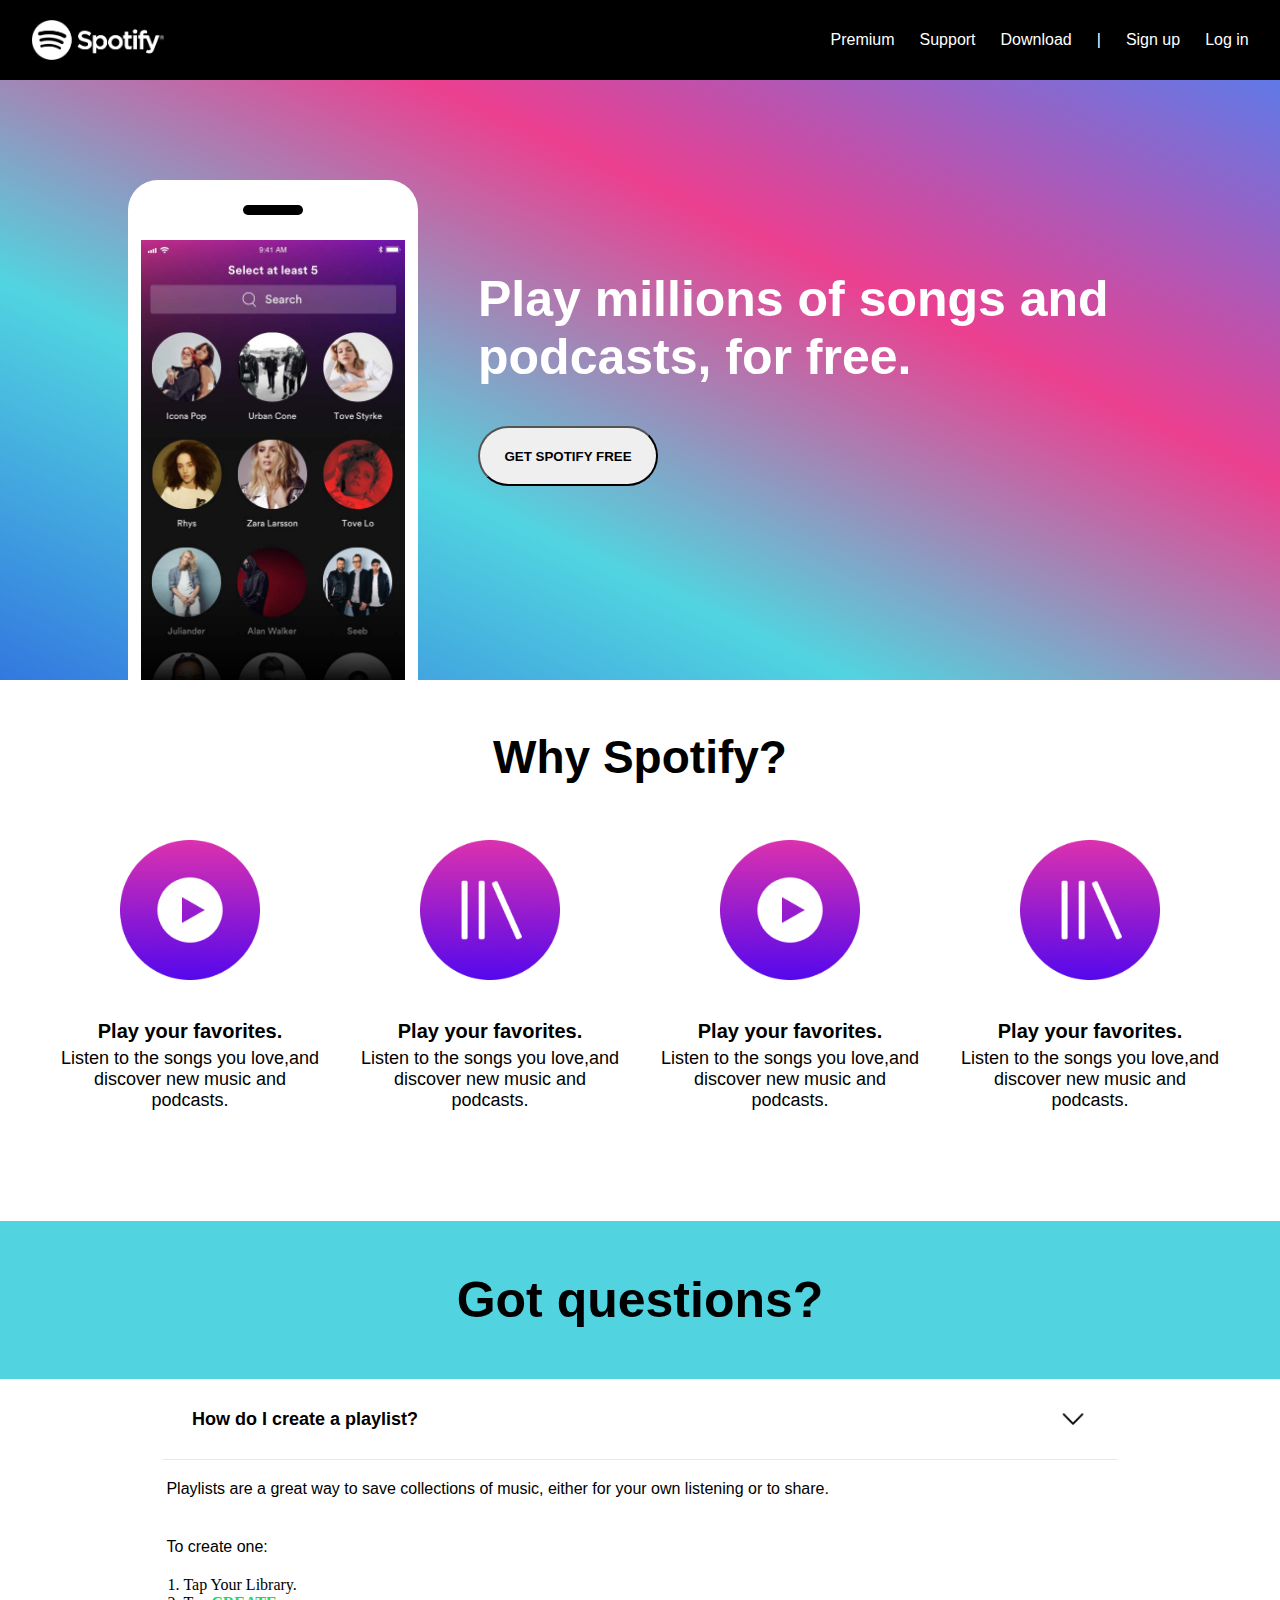
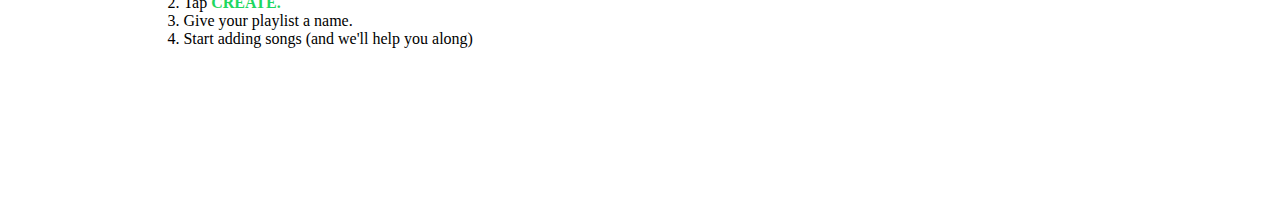
==== sptify_clone_web_app/index.html @ 7da5e8f5 "rename" ====
<!DOCTYPE html>
<html lang="en">

<head>
    <meta charset="UTF-8">
    <meta http-equiv="X-UA-Compatible" content="IE=edge">
    <meta name="viewport" content="width=device-width, initial-scale=1.0">
    <title>spotify.com</title>
    <link rel="stylesheet" href="./css/index.css">
</head>

<body>
    <div class="menu">
        <div class="logo">
            <img src="./img/Spotify_Logo_RGB_White.png" alt="" height="40px">
        </div>
        <div class="submenu">
            <a href="" class="menutxt">Premium</a>
            <a href="" class="menutxt">Support</a>
            <a href="" class="menutxt">Download</a>
            <div class="menutxt">|</div>
            <a href="" class="menutxt">Sign up</a>
            <a href="" class="menutxt" id="hi">Log in</a>
        </div>
    </div>
    <div class="container">
        <div class="midcon">
            <div class="phone">
                <div class="spkdiv">
                    <div class="spk"></div>
                </div>
                <div class="phone">
                    <div class="pro"><img src="./img/ab678e040000ed3aed58911aecc6dbc16949f40b.jpg" alt=""
                            height="440px"></div>
                </div>
            </div>
            <div class="midtxt">
                <div class="txtmd">
                    Play millions of songs and podcasts, for free.
                    <div><button class="btn">GET SPOTIFY FREE</button></div>
                </div>
            </div>
        </div>
    </div>
    <div class="container1">
        <div class="why">Why Spotify?</div>
        <div class="con2">
            <div class="one">
                <img class="con2img" src="./img/1.png" alt="">
                <div class="con2txt">
                    <p class="con2head">Play your favorites.</p>
                    <p class="con2sub">Listen to the songs you love,and</p>
                    <p class="con2sub">discover new music and</p>
                    <p class="con2sub">podcasts.</p>
                </div>
            </div>
            <div class="one">
                <img class="con2img" src="./img/2.png" alt="">
                <div class="con2txt">
                    <p class="con2head">Play your favorites.</p>
                    <p class="con2sub">Listen to the songs you love,and</p>
                    <p class="con2sub">discover new music and</p>
                    <p class="con2sub">podcasts.</p>
                </div>
            </div>
            <div class="one">
                <img class="con2img" src="./img/1.png" alt="">
                <div class="con2txt">
                    <p class="con2head">Play your favorites.</p>
                    <p class="con2sub">Listen to the songs you love,and</p>
                    <p class="con2sub">discover new music and</p>
                    <p class="con2sub">podcasts.</p>
                </div>
            </div>
            <div class="one">
                <img class="con2img" src="./img/2.png" alt="">
                <div class="con2txt">
                    <p class="con2head">Play your favorites.</p>
                    <p class="con2sub">Listen to the songs you love,and</p>
                    <p class="con2sub">discover new music and</p>
                    <p class="con2sub">podcasts.</p>
                </div>
            </div>
        </div>
    </div>
    <div class="container4">
        <div class="got">Got questions?</div>
        <div class="maindrop"><a href="" class="hi" onclick="myFunction()">How do I create a playlist? <img src="./img/down-arrow.png" alt=""
                    height="30px"></a>
        </div>
        <div class="subdrop" id="myP">
            <div class="sub1">
                <p class="p1">Playlists are a great way to save collections of music, either for your own listening or to share.</p>
                <p class="p1">To create one:</p>
                <ol class="p2">
                    <li>Tap Your Library.</li>
                    <li>Tap <span style="color: #1ed760; font-weight: bold;">CREATE.</span></li>
                    <li>Give your playlist a name.</li>
                    <li>Start adding songs (and we'll help you along)</li>
                    </ol>
            </div>
        </div>
    
    <!-- <div class="container3"></div> -->
</body>
<!-- <script src="./js/index.js"></script> -->

</html>
---- sptify_clone_web_app/css/index.css ----
* {
    padding: 0%;
    margin: 0%;
}

.menu {
    height: 80px;
    width: 100%;
    background-color: black;
    display: flex;
    /* flex-wrap: wrap; */
    align-items: center;
    justify-content: space-evenly;
}

.logo {
    height: inherit;
    width: 60%;
    /* background-color: aqua; */
    display: flex;
    justify-content: start;
    align-items: center;
}

.menutxt {
    color: white;
    width: inherit;
}

.submenu {
    display: inline-flex;
    align-items: center;
    font-size: medium;
    font-family: 'Gill Sans', sans-serif;
    /* background: rebeccapurple; */
    gap: 25px;
}

.menutxt:hover {
    color: #1ed760;
}

a {
    text-decoration: none;
}

.container {
    width: 100%;
    height: 600px;
    background-image: linear-gradient(to right top, #3378df, #51d4e0, #ec3f90, #6079e7);
    display: flex;
    align-content: center;
    justify-content: center;
}

.midcon {
    width: 80%;
    height: auto;
    /* background-color: #1ed760; */
    display: flex;
    align-items: end;

}

.phone {
    height: auto;
    width: 290px;
    background-color: white;
    border-top-right-radius: 30px;
    border-top-left-radius: 30px;
}

.spkdiv {
    height: 60px;
    width: auto;
    /* background-color: pink; */
    display: flex;
    align-items: center;
    justify-content: space-evenly;
}

.spk {
    height: 10px;
    width: 60px;
    background-color: black;
    border-radius: 20px;
}

.pro {
    display: flex;
    justify-content: space-around;
}

.midtxt {
    height: 500px;
    width: inherit;
    display: flex;
    /* background-color: red; */
}

.txtmd {
    color: white;
    flex-wrap: wrap;
    font-family: var(--font-family, spotify-circular), Helvetica, Arial, sans-serif;
    font-weight: bolder;
    font-size: 50px;
    margin-top: 90px;
    margin-left: 60px;
}

.btn {
    margin-top: 40px;
    height: 60px;
    width: 180px;
    font-weight: bolder;
    border-radius: 50px;
}

.why {
    height: 50px;
    margin-top: 50px;
    padding-bottom: 60px;
    /* background-color: #3378df; */
    text-align: center;
    font-size: 46px;
    font-weight: bold;
    font-family: var(--font-family, spotify-circular), Helvetica, Arial, sans-serif;
}

.container1 {
    align-content: center;
    justify-content: center;
    /* background-color: red; */
}

.con2 {
    width: auto;
    height: auto;
    /* background-color: burlywood; */
    display: flex;
    flex-wrap: wrap;
    /* align-items: center; */
    justify-content: center;
    margin-bottom: 110px;
}

.one {
    height: auto;
    width: 300px;
    /* background: #1ed760; */
    display: flex;
    flex-wrap: wrap;
    justify-content: center;
}

.con2img {
    height: 140px;
}

.con2txt {
    margin-top: 20px;
    text-align: center;
}

.con2head {
    margin-top: 20px;
    margin-bottom: 5px;
    font-weight: bold;
    font-size: 20px;
    font-family: var(--font-family, spotify-circular), Helvetica, Arial, sans-serif;
}

.con2sub {
    width: 290px;
    text-align: center;
    font-size: 18px;
    font-family: var(--font-family, spotify-circular), Helvetica, Arial, sans-serif;
}

@media (max-width:800px) {
    .phone {
        display: none;
    }

    .submenu {
        display: none;
    }

    .con2img {
        height: 120px;
        margin-top: 20px;
    }

    .con2 {
        width: auto;
        height: auto;
        /* background-color: red; */
        display: flex;
        align-items: center;
        justify-content: space-around;
    }

    .one {
        height: auto;
        width: auto;
        /* background: red; */
        display: flex;
        justify-content: start;
    }

    .con2txt {
        height: auto;
        width: auto;
        /* background-color: bisque; */
        padding-left: 20px;
        text-align: left;
    }

    .con2sub {
        width: auto;
        text-align: left;
        font-size: 18px;
        font-family: var(--font-family, spotify-circular), Helvetica, Arial, sans-serif;
    }
    .container {
        width: auto;
        height: auto;
        background-image: linear-gradient(to right top, #3378df, #51d4e0, #ec3f90, #6079e7);
        display: flex;
        align-content: start;
        justify-content: start;
    }
    .txtmd {
        width: inherit;
        font-family: var(--font-family, spotify-circular), Helvetica, Arial, sans-serif;
        font-weight: bolder;
        font-size: 45px;
        margin-top: 90px;
        margin-left: 0px;
    }
    .midtxt {
        height: 500px;
        width: inherit;
        display: flex;
        padding-left: 20px;
        /* background-color: red; */
    }
    .midtxt {
        height: 500px;
        width: auto;
        display: flex;
        /* background-color: red; */
    }

}

.container3 {
    height: auto;
    width: auto;
    padding-top: 160px;
    padding-bottom: 160px;
    text-align: center;
    background-image: linear-gradient(to right top, #a545e6, #4c06ce);
}

.con3txt {
    color: white;
    font-weight: bolder;
    font-size: 50px;
    font-family: var(--font-family, spotify-circular), Helvetica, Arial, sans-serif;
}
.container4{
    height: 600px;
    width: auto;
    text-align: center;
    /* background-color: red; */

}
.got{
    width: auto;
    padding: 50px;
    background-color: #51d4e0;
    color: black;
    font-weight: bolder;
    font-size: 50px;
    font-family: var(--font-family, spotify-circular), Helvetica, Arial, sans-serif;
}

.hi:hover{
    background: #ebe7e7;
}
a{
    text-decoration: none;
    color: black;
    font-family: var(--font-family, spotify-circular), Helvetica, Arial, sans-serif;
}
.maindrop{
    width: inherit;
    height: auto;
    display: flex;
    justify-content: center;
    align-items: center;
    /* background-color: #3378df; */
}

.hi{
    height: 80px;
    display: flex;
    align-items: center;
    justify-content: space-between;
    width: 70%;
    padding-left: 30px;
    padding-right: 30px;
    font-size: 18px;
    font-weight: bolder;
    border-bottom: 1px solid #ebe7e7;
}
.subdrop{
    width: auto;
    /* background-color: #1ed760; */
    display: block;
    width: auto;
    display: flex;
    justify-content: center;
}

.sub1{
    width: 74%;
    /* background-color: #3378df; */
    text-align: left;
    /* visibility: hidden; */
}
.p1{
    padding-top: 20px;
    padding-bottom: 20px;
    width: 70%;
    font-size: 16px;
    /* background-color:#1ed760; */
    text-align: left;
    font-family: var(--font-family, spotify-circular), Helvetica, Arial, sans-serif;
}
.p2{
    padding-left: 17px;
}
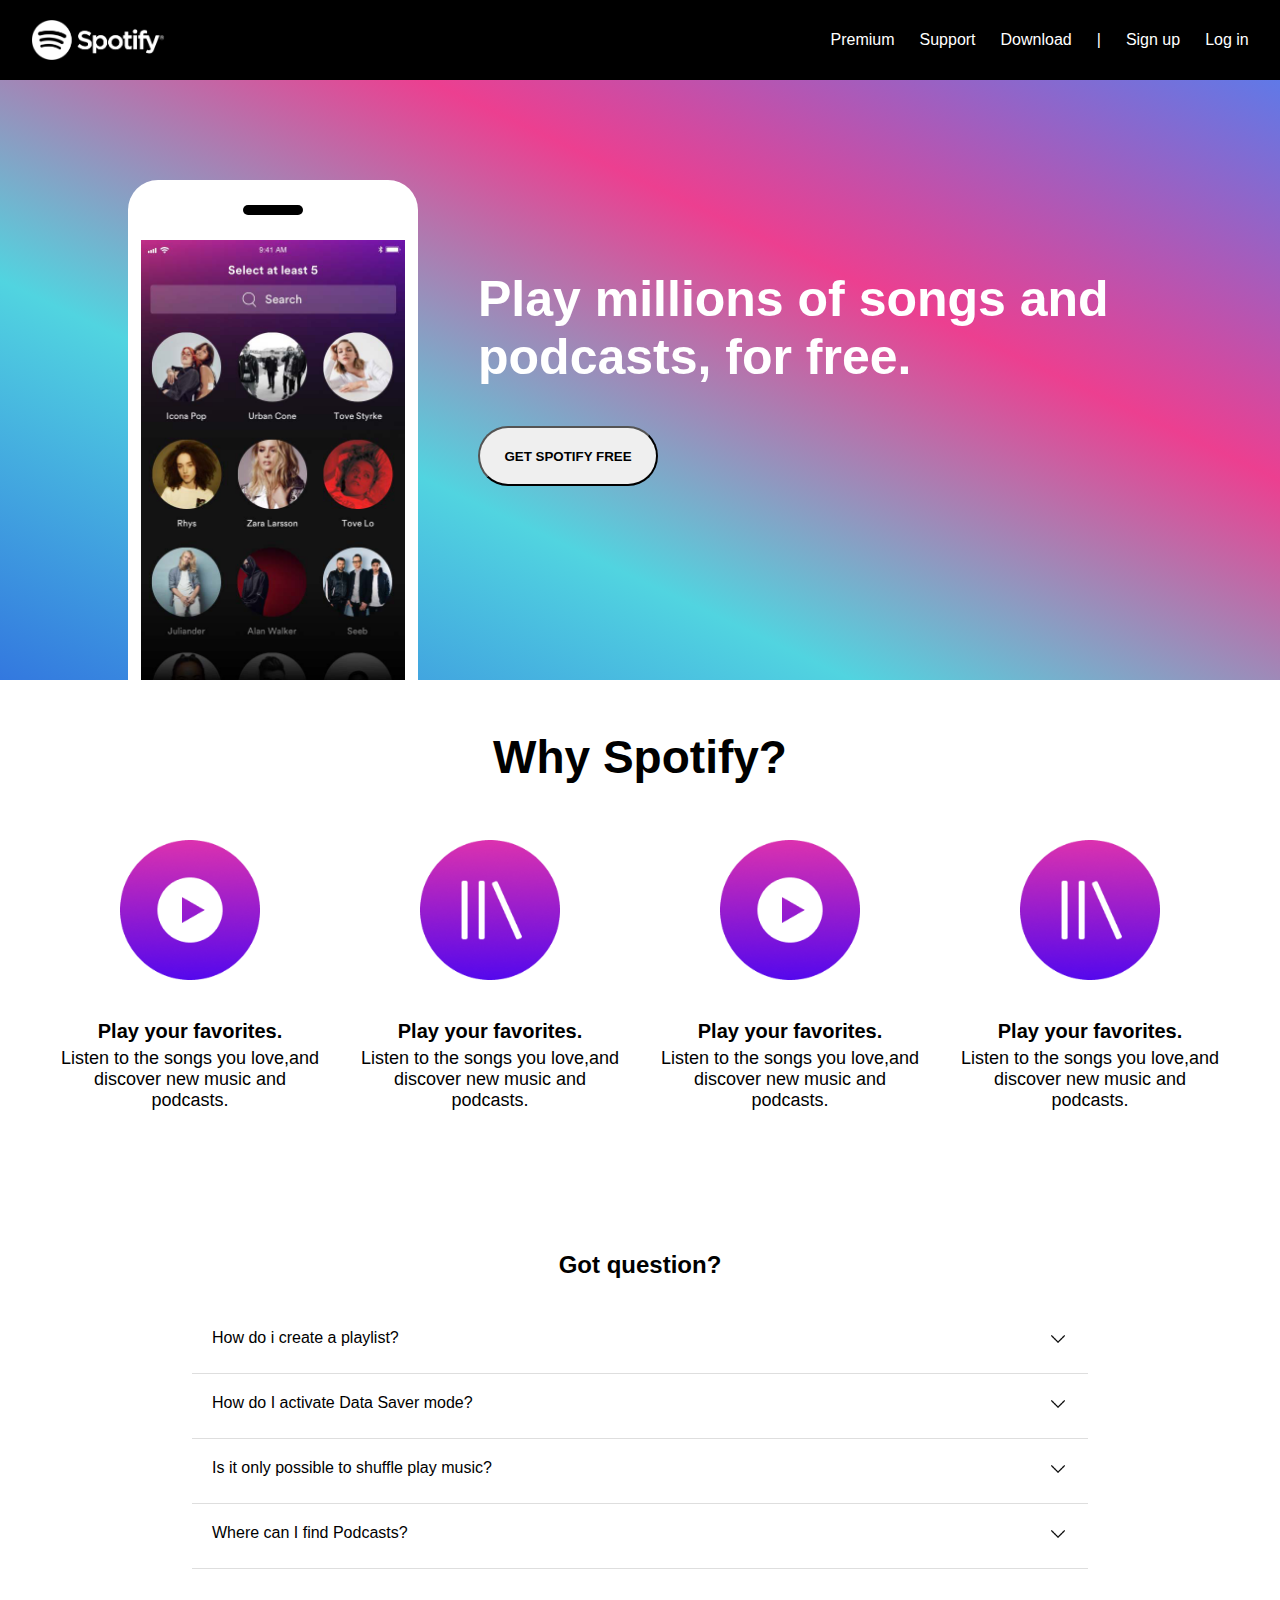
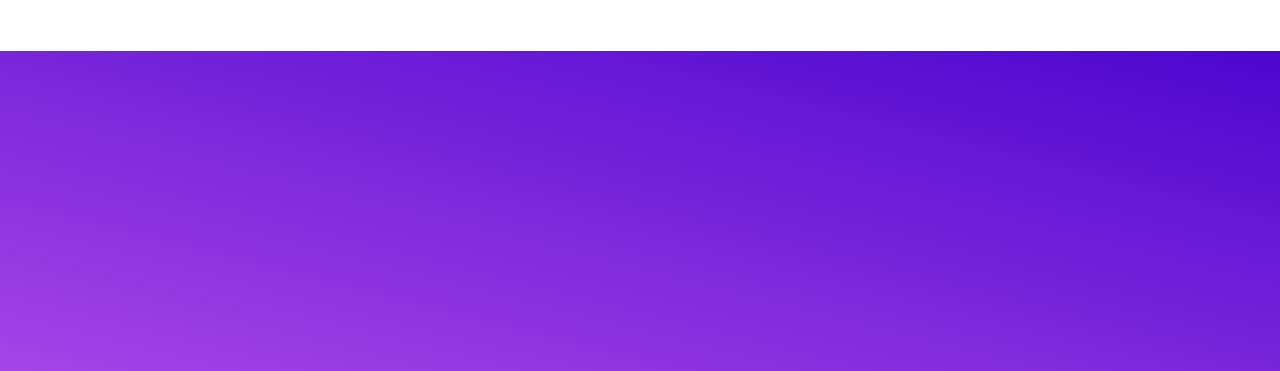
==== commit 3ae46976: "update" ====
--- a/sptify_clone_web_app/index.html
+++ b/sptify_clone_web_app/index.html
@@ -10,7 +10,7 @@
 </head>
 
 <body>
-    <div class="menu">
+    <section class="menu">
         <div class="logo">
             <img src="./img/Spotify_Logo_RGB_White.png" alt="" height="40px">
         </div>
@@ -22,8 +22,8 @@
             <a href="" class="menutxt">Sign up</a>
             <a href="" class="menutxt" id="hi">Log in</a>
         </div>
-    </div>
-    <div class="container">
+    </section>
+    <section class="container">
         <div class="midcon">
             <div class="phone">
                 <div class="spkdiv">
@@ -41,8 +41,8 @@
                 </div>
             </div>
         </div>
-    </div>
-    <div class="container1">
+    </section>
+    <section class="container1">
         <div class="why">Why Spotify?</div>
         <div class="con2">
             <div class="one">
@@ -82,26 +82,105 @@
                 </div>
             </div>
         </div>
-    </div>
-    <div class="container4">
-        <div class="got">Got questions?</div>
-        <div class="maindrop"><a href="" class="hi" onclick="myFunction()">How do I create a playlist? <img src="./img/down-arrow.png" alt=""
-                    height="30px"></a>
-        </div>
-        <div class="subdrop" id="myP">
-            <div class="sub1">
-                <p class="p1">Playlists are a great way to save collections of music, either for your own listening or to share.</p>
-                <p class="p1">To create one:</p>
-                <ol class="p2">
-                    <li>Tap Your Library.</li>
-                    <li>Tap <span style="color: #1ed760; font-weight: bold;">CREATE.</span></li>
-                    <li>Give your playlist a name.</li>
-                    <li>Start adding songs (and we'll help you along)</li>
-                    </ol>
-            </div>
-        </div>
-    
-    <!-- <div class="container3"></div> -->
+    </section>
+    <section class="container4">
+        <article class="gotque">
+            <header class="head">
+                <h2>Got question?</h2>
+            </header>
+            <ul>
+                <li>
+                    <details>
+                        <summary class="sm">
+                            <div class="sid">
+                                <div>How do i create a playlist?</div>
+                                <div><img src="./img/down-arrow.png" alt="" height="20px"> </div>
+                            </div>
+                        </summary>
+                        <p class="para">
+                            Playlists are a great way to save collections of music, either for your own listening or to
+                            share.
+
+                            <br><br>
+                            To create one:
+                            <br><br>
+                            1. Tap Your Library.
+                            <br>
+                            2. Tap
+                            <strong>CREATE</strong>
+                            .
+                            <br>
+                            3. Give your playlist a name.
+                            <br>
+                            4. start adding song (add we'll help you along).
+                            <br><br>
+                        </p>
+                    </details>
+                </li>
+
+                <li>
+                    <details>
+                        <summary class="sm">
+                            <div class="sid">
+                                <div>How do I activate Data Saver mode?</div>
+                                <div><img src="./img/down-arrow.png" alt="" height="20px"> </div>
+                            </div>
+                        </summary>
+                        <p class="para">
+                            <br>
+                            1. Tap <strong>Home</strong>.
+                            <br>
+                            2. Tap
+                            <strong>Settings</strong>.
+                            <br>
+                            3. Tap
+                            <strong>Data Saver</strong>.
+                            <br>
+                            4. Switch on Data Saver.
+                            <br><br>
+                        </p>
+                    </details>
+                </li>
+
+                <li>
+                    <details>
+                        <summary class="sm">
+                            <div class="sid">
+                                <div>Is it only possible to shuffle play music?</div>
+                                <div><img src="./img/down-arrow.png" alt="" height="20px"> </div>
+                            </div>
+                        </summary>
+                        <p class="para">
+                            <br>
+                            Any playlist with the shuffle icon will play on shuffle.
+                            <br><br>
+                            Some playlists won't have the shuffle icon, so you can tap any song to play it.
+                            <br><br>
+                        </p>
+                    </details>
+                </li>
+
+                <li>
+                    <details >
+                        <summary class="sm">
+                            <div class="sid">
+                                <div>Where can I find Podcasts?</div>
+                                <div><img src="./img/down-arrow.png" alt="" height="20px"> </div>
+                            </div>
+                        </summary>
+                        <p class="para">
+                            <br>
+                            Tap <strong>Search</strong> . Under <strong>Browse All</strong> , tap Podcasts.
+                            <br>
+                            <br>
+                        </p>
+                    </details>
+                </li>
+                <!-- add -->
+            </ul>
+        </article>
+    </section>
+    <div class="container3"></div>
 </body>
 <!-- <script src="./js/index.js"></script> -->
 
--- a/sptify_clone_web_app/css/index.css
+++ b/sptify_clone_web_app/css/index.css
@@ -1,6 +1,7 @@
 * {
     padding: 0%;
     margin: 0%;
+    list-style-type: none;
 }
 
 .menu {
@@ -222,6 +223,7 @@
         font-size: 18px;
         font-family: var(--font-family, spotify-circular), Helvetica, Arial, sans-serif;
     }
+
     .container {
         width: auto;
         height: auto;
@@ -230,6 +232,7 @@
         align-content: start;
         justify-content: start;
     }
+
     .txtmd {
         width: inherit;
         font-family: var(--font-family, spotify-circular), Helvetica, Arial, sans-serif;
@@ -238,6 +241,7 @@
         margin-top: 90px;
         margin-left: 0px;
     }
+
     .midtxt {
         height: 500px;
         width: inherit;
@@ -245,6 +249,7 @@
         padding-left: 20px;
         /* background-color: red; */
     }
+
     .midtxt {
         height: 500px;
         width: auto;
@@ -254,14 +259,7 @@
 
 }
 
-.container3 {
-    height: auto;
-    width: auto;
-    padding-top: 160px;
-    padding-bottom: 160px;
-    text-align: center;
-    background-image: linear-gradient(to right top, #a545e6, #4c06ce);
-}
+
 
 .con3txt {
     color: white;
@@ -269,76 +267,81 @@
     font-size: 50px;
     font-family: var(--font-family, spotify-circular), Helvetica, Arial, sans-serif;
 }
-.container4{
-    height: 600px;
+
+.container4 {
+    height: 430px;
     width: auto;
     text-align: center;
     /* background-color: red; */
-
-}
-.got{
-    width: auto;
-    padding: 50px;
-    background-color: #51d4e0;
-    color: black;
-    font-weight: bolder;
-    font-size: 50px;
-    font-family: var(--font-family, spotify-circular), Helvetica, Arial, sans-serif;
-}
-
-.hi:hover{
-    background: #ebe7e7;
-}
-a{
-    text-decoration: none;
-    color: black;
-    font-family: var(--font-family, spotify-circular), Helvetica, Arial, sans-serif;
-}
-.maindrop{
-    width: inherit;
-    height: auto;
-    display: flex;
-    justify-content: center;
-    align-items: center;
+    display: flex;
+    justify-content: center;
+}
+
+.gotque {
+    height: 90px;
+    width: 70%;
     /* background-color: #3378df; */
-}
-
-.hi{
-    height: 80px;
-    display: flex;
-    align-items: center;
+    font-family: spotify-circular, Helvetica, Arial, sans-serif;
+    ;
+}
+
+ul {
+    list-style-type: none;
+
+}
+
+li {
+    border-bottom: 1px solid #dedede;
+}
+
+.head {
+    padding: 30px;
+}
+
+.sm {
+    width: auto;
+    padding: 20px;
+    display: flex;
+    /* background-color: #1ed760; */
+    text-align: left;
+    display: flex;
+    font-family: spotify-circular, Helvetica, Arial, sans-serif;
+    ;
+}
+
+details[open]>summary:first-of-type {
+    list-style-type: none;
+}
+
+details>summary:first-of-type {
+    display: list-item;
+    counter-increment: list-item 0;
+}
+
+.para {
+    text-align: left;
+    padding: 10px;
+}
+
+.sid {
+    display: flex;
     justify-content: space-between;
-    width: 70%;
-    padding-left: 30px;
-    padding-right: 30px;
-    font-size: 18px;
-    font-weight: bolder;
-    border-bottom: 1px solid #ebe7e7;
-}
-.subdrop{
-    width: auto;
-    /* background-color: #1ed760; */
-    display: block;
-    width: auto;
-    display: flex;
-    justify-content: center;
-}
-
-.sub1{
-    width: 74%;
-    /* background-color: #3378df; */
-    text-align: left;
-    /* visibility: hidden; */
-}
-.p1{
-    padding-top: 20px;
-    padding-bottom: 20px;
-    width: 70%;
-    font-size: 16px;
-    /* background-color:#1ed760; */
-    text-align: left;
-    font-family: var(--font-family, spotify-circular), Helvetica, Arial, sans-serif;
-}
-.p2{
-    padding-left: 17px;
-}
+    /* background-color: #ec3f90; */
+}
+
+summary:hover {
+    background-color: #dedede;
+}
+
+strong {
+    color: #1ed760;
+}
+
+.container3 {
+    height: auto;
+    width: auto;
+    padding-top: 160px;
+    padding-bottom: 160px;
+    text-align: center;
+    background-image: linear-gradient(to right top, #a545e6, #4c06ce);
+}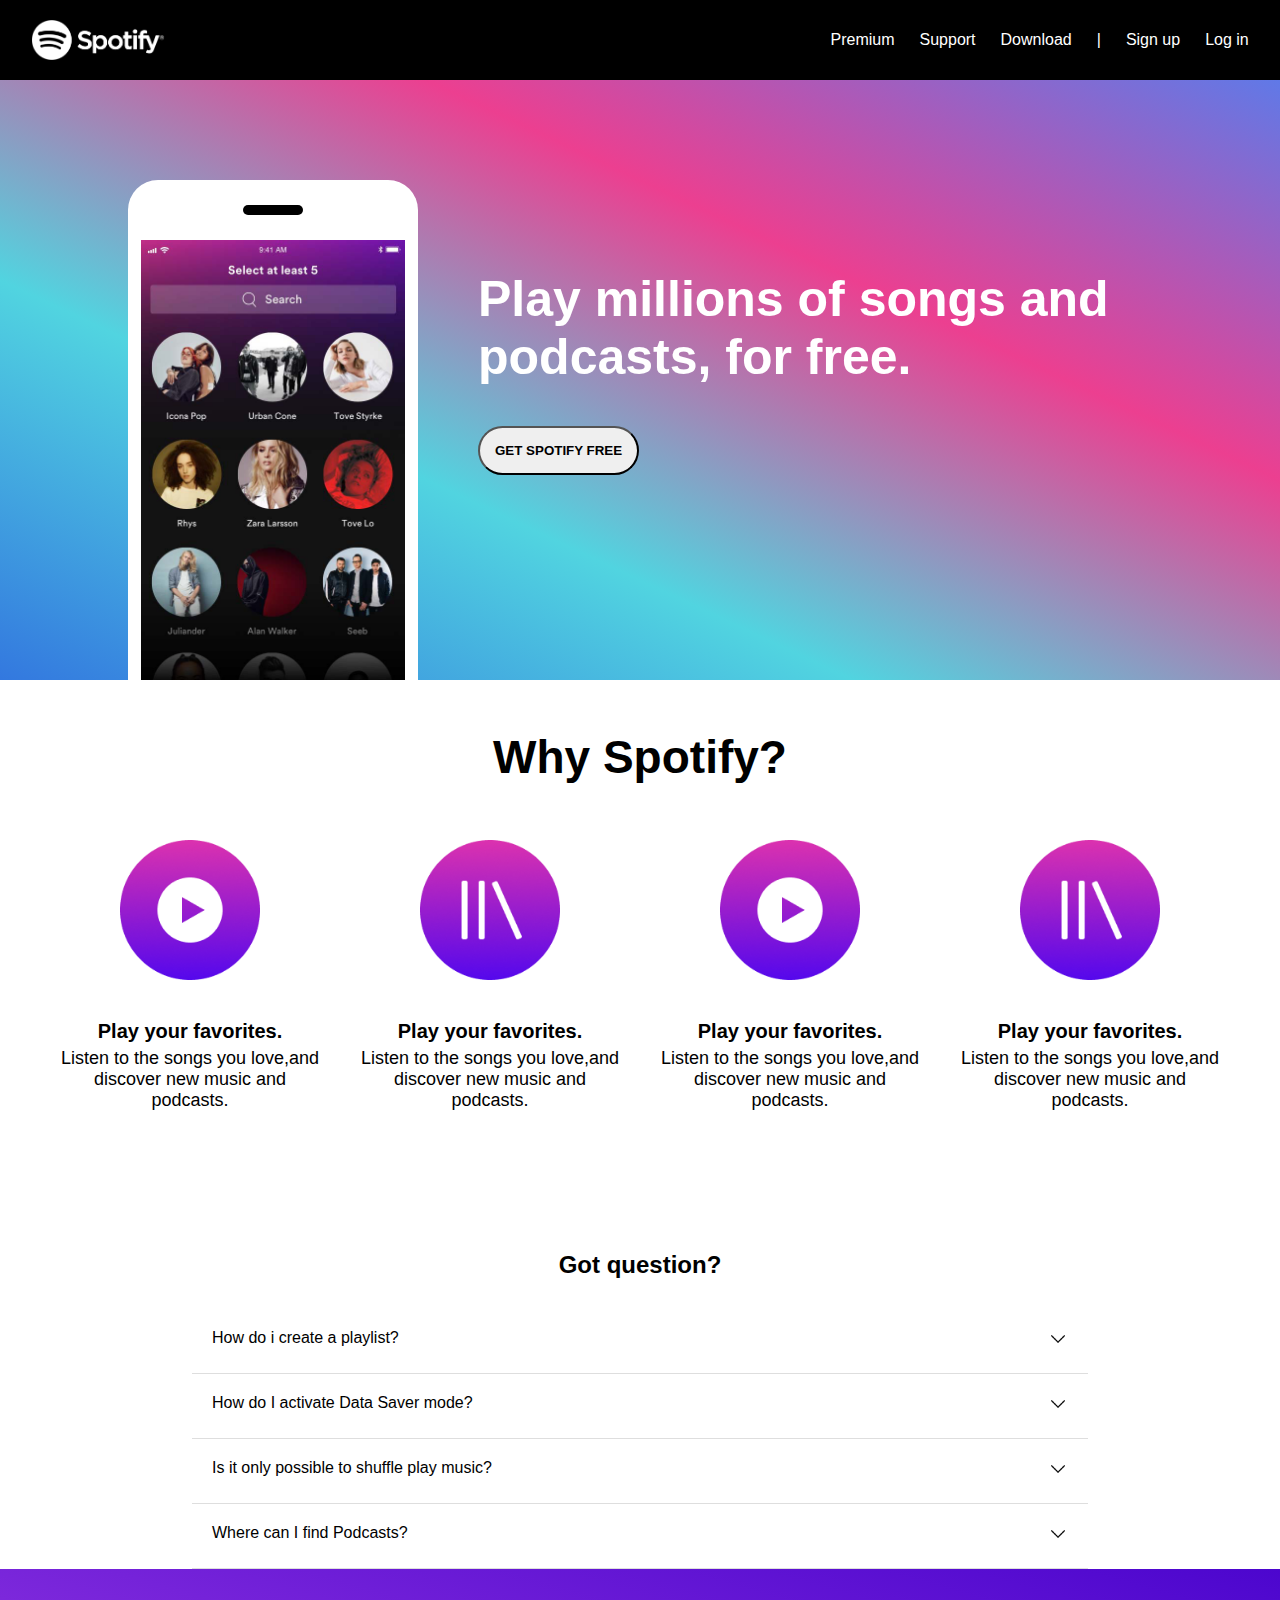
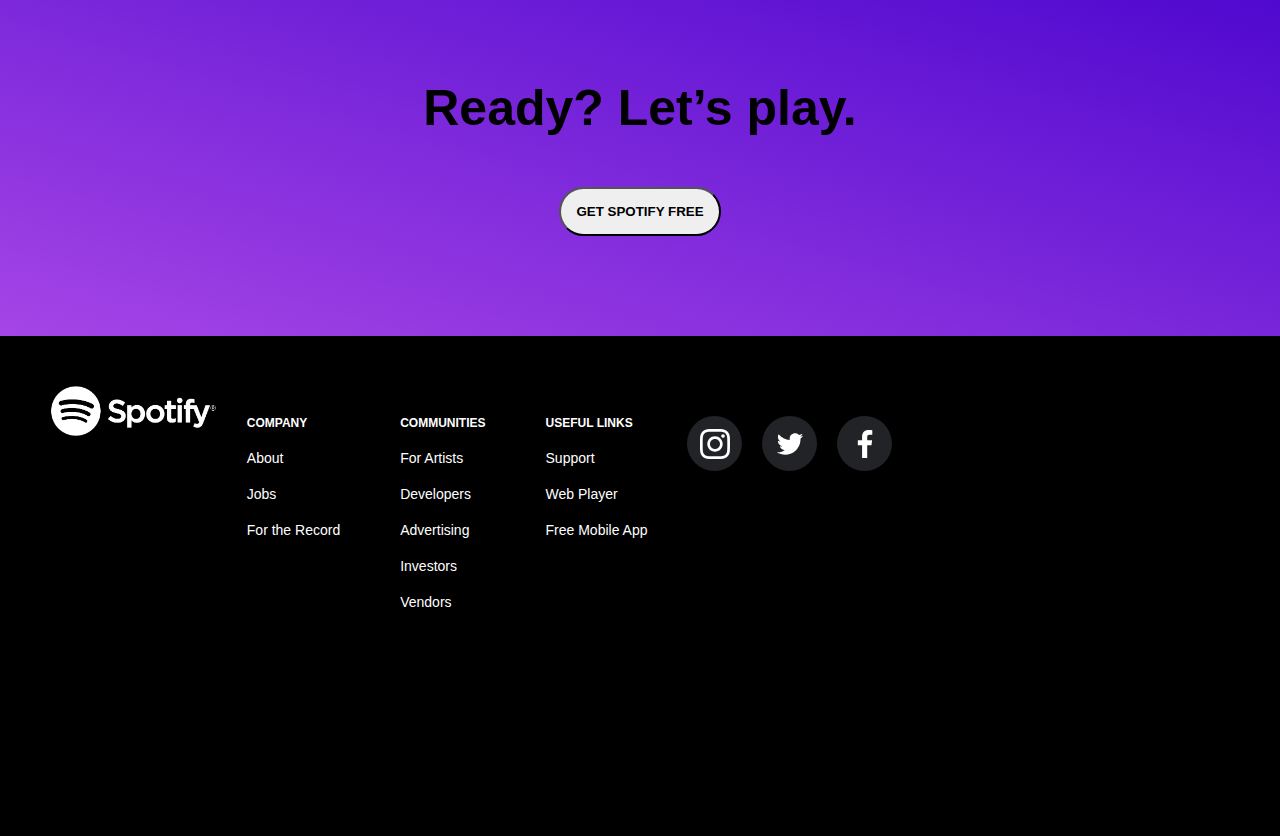
==== commit de9be93e: "update" ====
--- a/sptify_clone_web_app/index.html
+++ b/sptify_clone_web_app/index.html
@@ -161,7 +161,7 @@
                 </li>
 
                 <li>
-                    <details >
+                    <details>
                         <summary class="sm">
                             <div class="sid">
                                 <div>Where can I find Podcasts?</div>
@@ -178,9 +178,45 @@
                 </li>
                 <!-- add -->
             </ul>
+            <section class="container3">
+                <h1 class="ready">Ready? Let’s play.</h1>
+                <button class="btn">GET SPOTIFY FREE</button>
+            </section>
+
+
+            <footer>
+                <div class="ft1">
+                    <img src="./img/Spotify_Logo_RGB_White.png" alt="" height="50px">
+                    <div class="ft2">
+                        <li class="fthead">COMPANY</li>
+                        <li class="pad">About</li>
+                        <li class="pad">Jobs</li>
+                        <li class="pad">For the Record</li>
+                    </div>
+                    <DIV class="ft2">
+                        <li class="fthead">COMMUNITIES</li>
+                        <li class="pad">For Artists</li>
+                        <li class="pad">Developers</li>
+                        <li class="pad">Advertising</li>
+                        <li class="pad">Investors</li>
+                        <li class="pad">Vendors</li>
+                    </DIV>
+                    <div class="ft2">
+                        <li class="fthead">USEFUL LINKS</li>
+                        <li class="pad">Support</li>
+                        <li class="pad">Web Player</li>
+                        <li class="pad">Free Mobile App</li>
+                    </div>
+                    <div class="fts" >
+                        <div class="social"><img class="ftlogo" src="./img/insta.svg" alt=""></div>
+                        <div class="social"><img class="ftlogo" src="./img/twt.svg" alt=""></div>
+                        <div class="social"><img class="ftlogo" src="./img/fb.svg" alt=""></div>
+                    </div>
+                </div>
+            </footer>
         </article>
     </section>
-    <div class="container3"></div>
+    
 </body>
 <!-- <script src="./js/index.js"></script> -->
 
--- a/sptify_clone_web_app/css/index.css
+++ b/sptify_clone_web_app/css/index.css
@@ -111,10 +111,10 @@
 
 .btn {
     margin-top: 40px;
-    height: 60px;
-    width: 180px;
-    font-weight: bolder;
+    padding: 15px;
+    font-weight: bold;
     border-radius: 50px;
+    font-family: spotify-circular, Helvetica, Arial, sans-serif;
 }
 
 .why {
@@ -256,6 +256,7 @@
         display: flex;
         /* background-color: red; */
     }
+    
 
 }
 
@@ -269,29 +270,27 @@
 }
 
 .container4 {
-    height: 430px;
+    height: 500px;
     width: auto;
     text-align: center;
     /* background-color: red; */
-    display: flex;
-    justify-content: center;
+
 }
 
 .gotque {
     height: 90px;
-    width: 70%;
+    width: auto;
     /* background-color: #3378df; */
     font-family: spotify-circular, Helvetica, Arial, sans-serif;
-    ;
-}
-
-ul {
-    list-style-type: none;
-
-}
-
-li {
+}
+details{
+    /* background-color: #6079e7; */
     border-bottom: 1px solid #dedede;
+}
+ul{
+    width: 70%;
+    margin-left: auto;
+    margin-right: auto;
 }
 
 .head {
@@ -299,14 +298,11 @@
 }
 
 .sm {
-    width: auto;
     padding: 20px;
     display: flex;
     /* background-color: #1ed760; */
     text-align: left;
-    display: flex;
     font-family: spotify-circular, Helvetica, Arial, sans-serif;
-    ;
 }
 
 details[open]>summary:first-of-type {
@@ -340,8 +336,69 @@
 .container3 {
     height: auto;
     width: auto;
-    padding-top: 160px;
-    padding-bottom: 160px;
+    padding-top: 100px;
+    padding-bottom: 100px;
     text-align: center;
     background-image: linear-gradient(to right top, #a545e6, #4c06ce);
+}
+
+.ready{
+    font-size: 50px;
+    padding: 10px;
+}
+footer{
+    width: auto;
+    height: 500px;
+    background-color: black;
+}
+.legal{
+    width: auto;
+    display: flex;
+    justify-content: space-evenly;
+}
+.ft1{
+    display: flex;
+    justify-content: start;
+    padding: 50px;
+}
+.ft2{
+    text-align: left;
+    padding: 20px;
+}
+.pad{
+    padding: 10px;
+    font-size: 14px;
+    color: white;
+    font-family: spotify-circular, Helvetica, Arial, sans-serif;;
+}
+.fthead{
+    color: white;
+    padding: 10px;
+    font-size: 12px;
+    font-weight: bolder;
+    font-family: spotify-circular, Helvetica, Arial, sans-serif;
+}
+
+.social{
+    width: 55px;
+    height: 55px;
+    background-color: #222326;
+    display: flex;
+    align-items: center;
+    justify-content: center;
+    border-radius: 50%;
+    margin: 10px;
+}
+.ftlogo{
+    background-color: white;
+    height: 30px;
+}
+.fts{
+    display: flex;
+    margin-left: auto;
+    margin-right: 150px;
+    margin-top: 20px;
+}
+footer{
+    display: flex;
 }